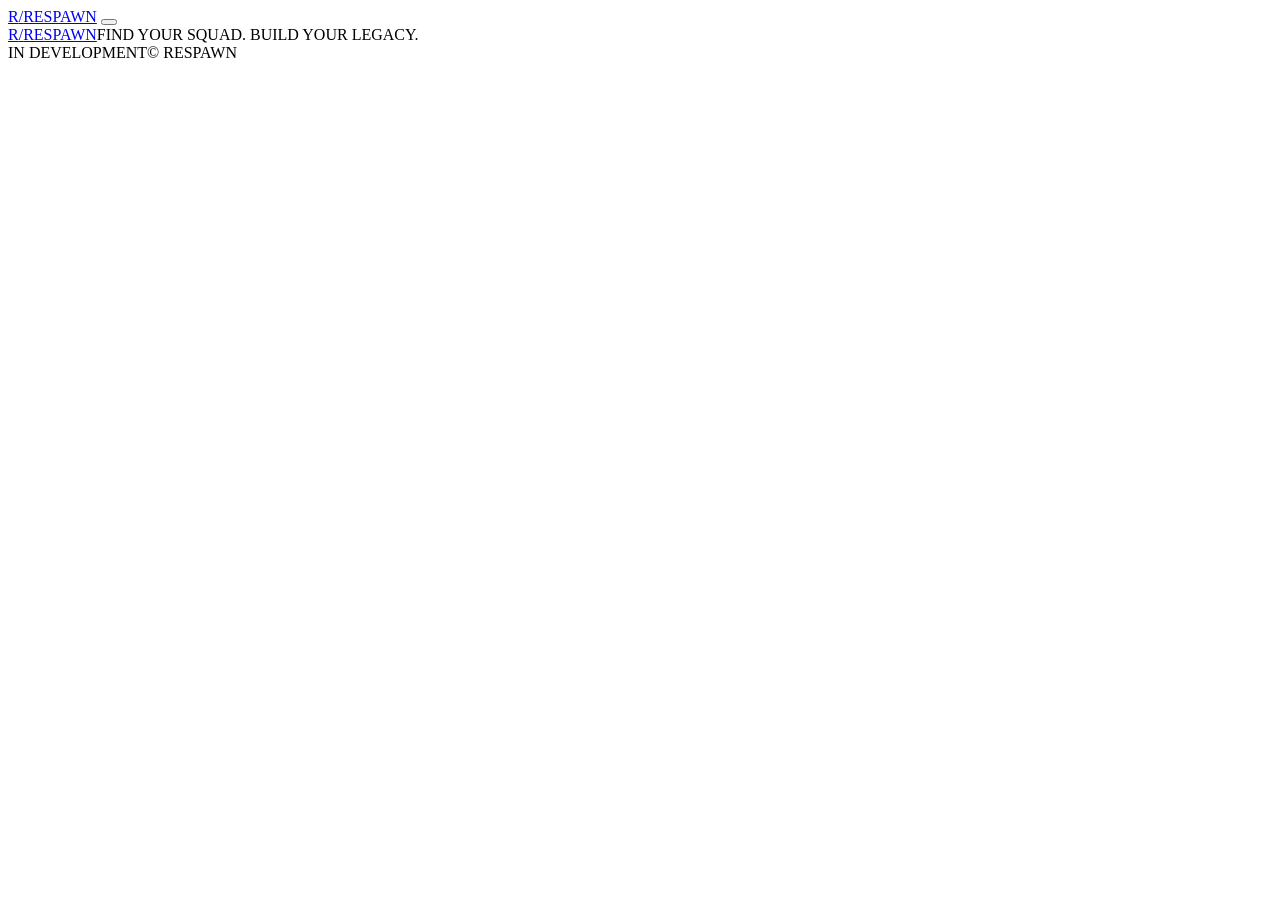
==== features.html @ 8e1209e0 "Add files via upload" ====
<!doctype html>
<html lang="en">
<head>
<meta charset="utf-8"><meta name="viewport" content="width=device-width,initial-scale=1"><meta name="theme-color" content="#09090d">
<meta name="description" content="RESPAWN — Find Your Squad. Build Your Legacy.">
<title>RESPAWN — Find Your Squad. Build Your Legacy.</title>
<link rel="preconnect" href="https://fonts.googleapis.com"><link rel="preconnect" href="https://fonts.gstatic.com" crossorigin>
<link href="https://fonts.googleapis.com/css2?family=Barlow+Condensed:wght@500;600;700;800;900&family=DM+Sans:wght@400;500;600;700&display=swap" rel="stylesheet">
<link rel="stylesheet" href="assets/css/styles.css"><script defer src="assets/js/main.js"></script>
</head>
<body data-page="features">
<div class="scroll-progress"></div>
<header class="site-header"><a class="brand" href="index.html"><span class="brand-mark">R<span>/</span></span><span>RESPAWN</span></a>
<button class="menu-toggle" aria-label="Toggle navigation" aria-expanded="false"><span></span><span></span></button><nav class="main-nav" aria-label="Main navigation"></nav></header>
<main id="app"></main>
<footer class="site-footer"><a class="brand" href="index.html"><span class="brand-mark">R<span>/</span></span><span>RESPAWN</span></a><span class="footer-tagline">FIND YOUR SQUAD. BUILD YOUR LEGACY.</span><div class="footer-right"><span>IN DEVELOPMENT</span><span>© <span class="year"></span> RESPAWN</span></div></footer>
<div class="modal-backdrop" hidden><section class="waitlist-modal" role="dialog" aria-modal="true" aria-labelledby="modal-title"><button class="modal-close" aria-label="Close">×</button><div class="eyebrow">EARLY ACCESS</div><h2 id="modal-title">YOUR NEXT<br><span class="text-gradient">CHAPTER STARTS SOON.</span></h2><p>RESPAWN is still in development. The official registration link will appear here when the waitlist is ready.</p><button class="button button-primary modal-ok">Got it <span>↗</span></button></section></div>
</body></html>
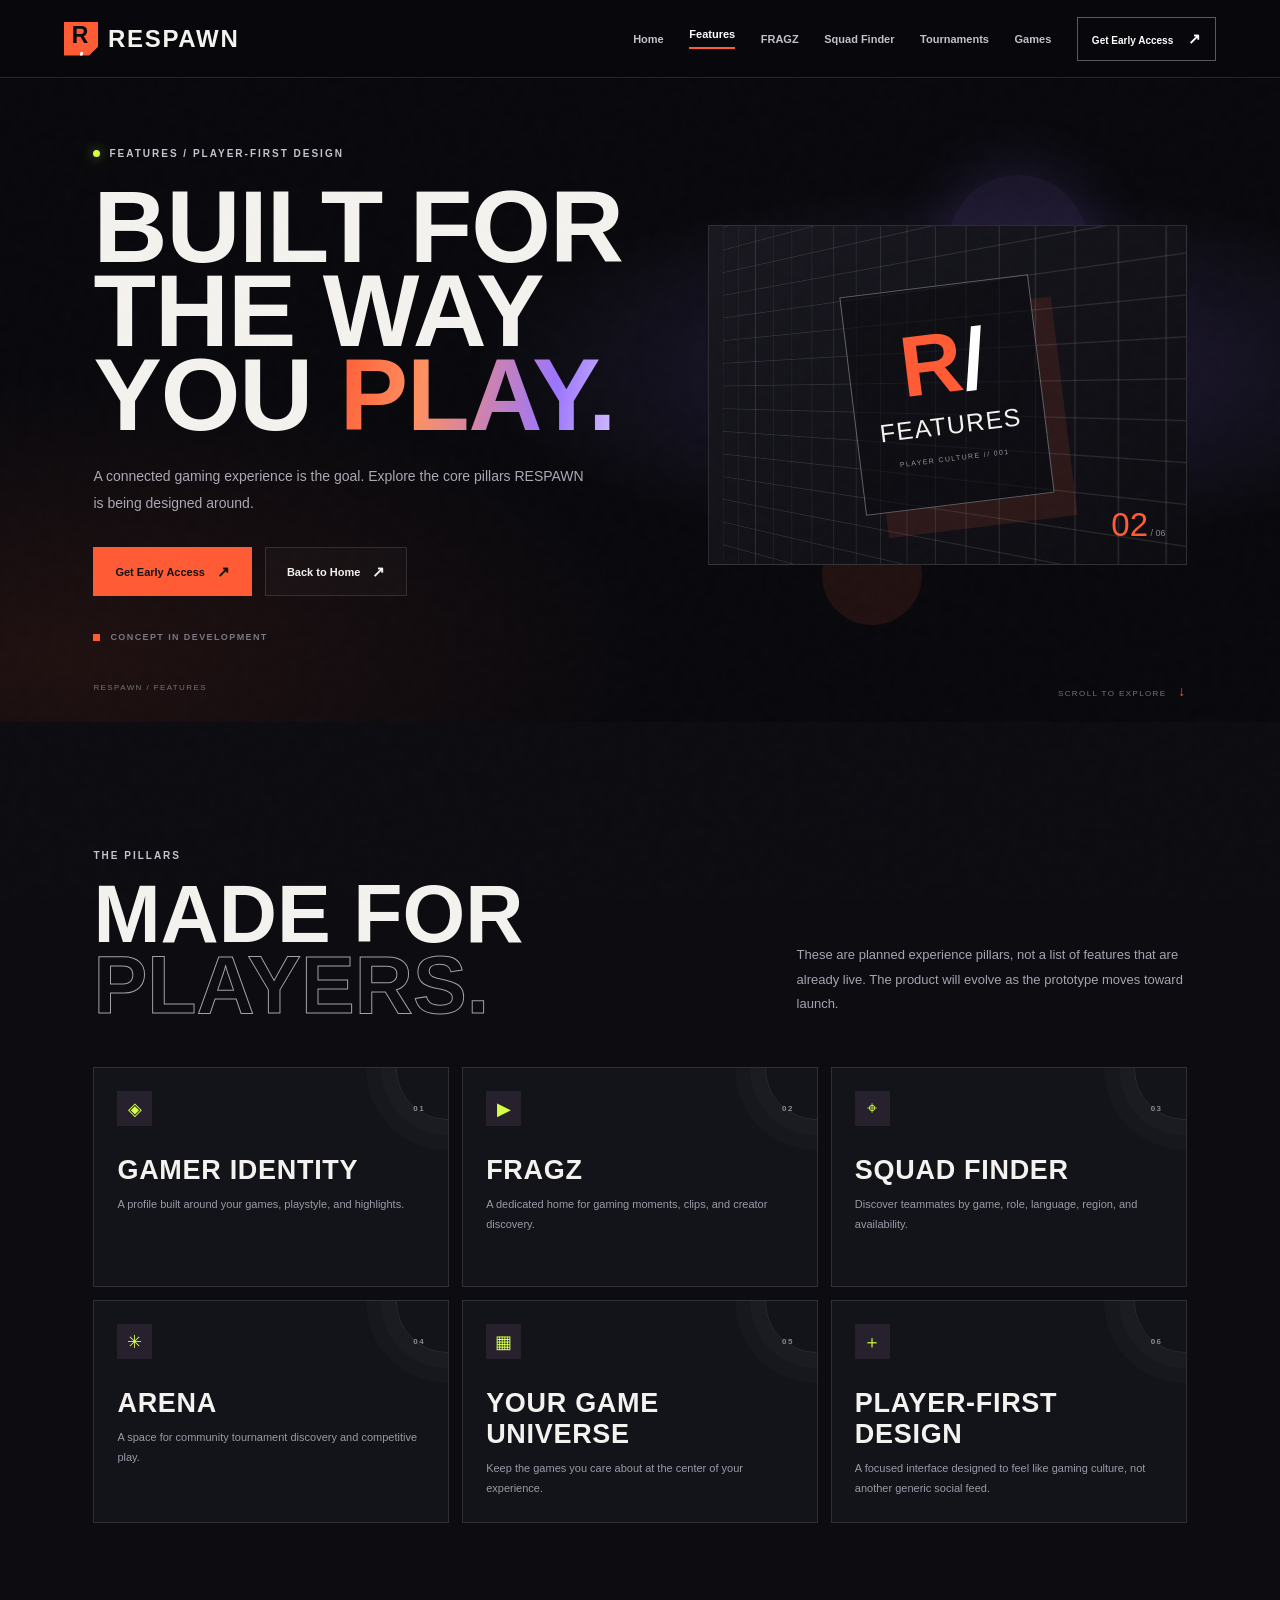
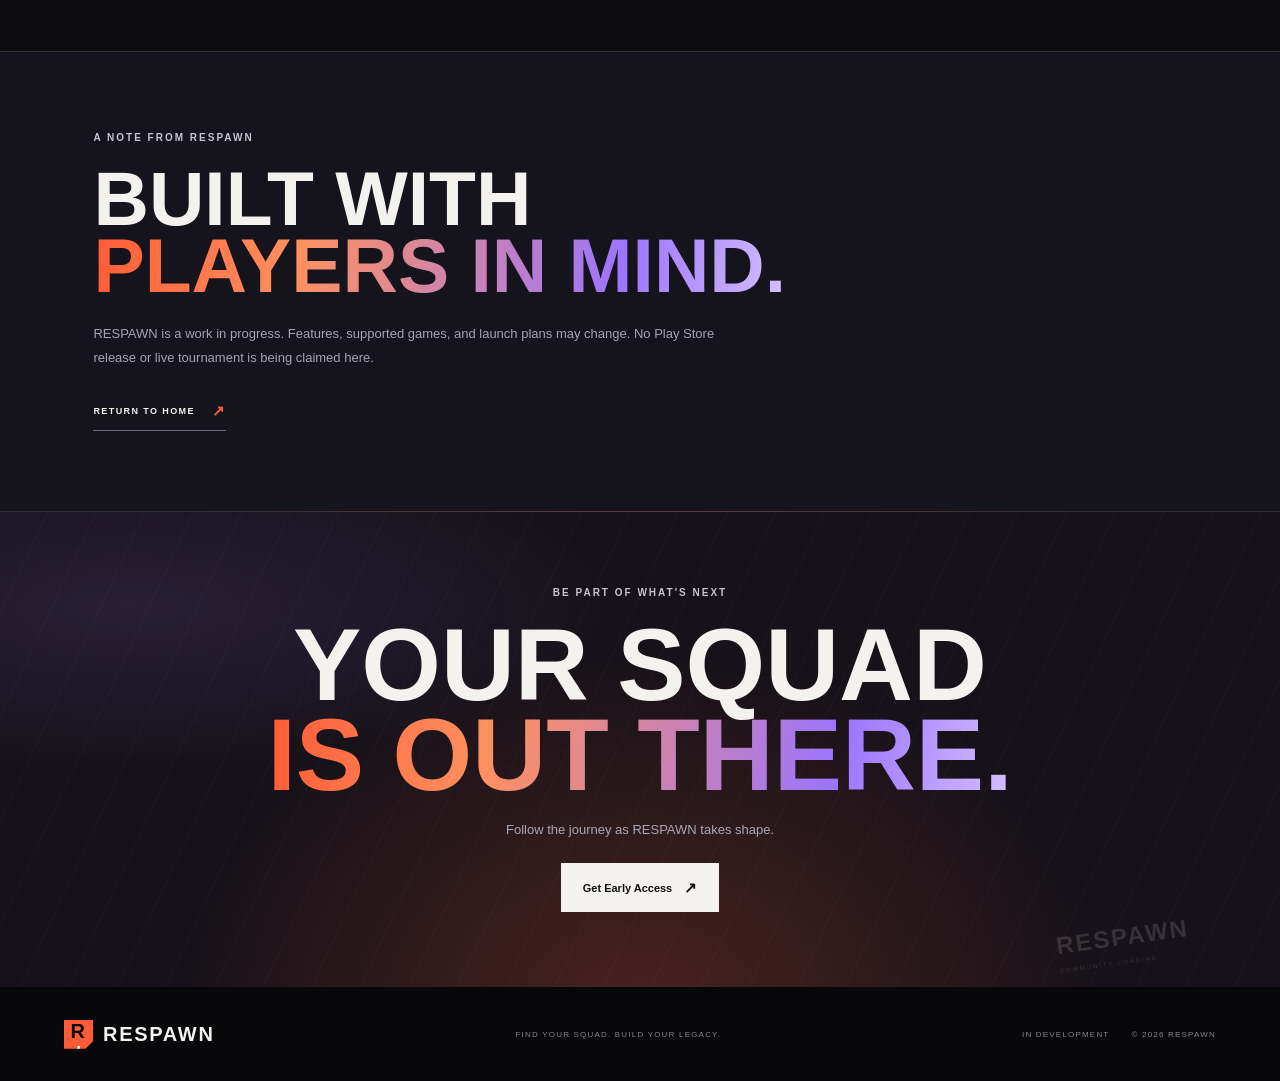
==== commit 7bd7367a: "Add files via upload" ====
--- a/features.html
+++ b/features.html
@@ -6,7 +6,7 @@
 <title>RESPAWN — Find Your Squad. Build Your Legacy.</title>
 <link rel="preconnect" href="https://fonts.googleapis.com"><link rel="preconnect" href="https://fonts.gstatic.com" crossorigin>
 <link href="https://fonts.googleapis.com/css2?family=Barlow+Condensed:wght@500;600;700;800;900&family=DM+Sans:wght@400;500;600;700&display=swap" rel="stylesheet">
-<link rel="stylesheet" href="assets/css/styles.css"><script defer src="assets/js/main.js"></script>
+<link rel="stylesheet" href="styles.css"><script defer src="main.js"></script>
 </head>
 <body data-page="features">
 <div class="scroll-progress"></div>
--- a/styles.css
+++ b/styles.css
@@ -0,0 +1,5 @@
+*{box-sizing:border-box} :root{--bg:#09090d;--panel:#13131a;--white:#f4f2ee;--muted:#9b9ba8;--line:rgba(255,255,255,.12);--orange:#ff5b35;--lime:#d4ff45;--purple:#9b75ff;--head:'Barlow Condensed',Impact,sans-serif;--body:'DM Sans',Arial,sans-serif}html{scroll-behavior:smooth;scroll-padding-top:90px}body{margin:0;background:var(--bg);color:var(--white);font-family:var(--body);overflow-x:hidden}body:before{content:"";position:fixed;inset:0;pointer-events:none;z-index:20;opacity:.035;background-image:url("data:image/svg+xml,%3Csvg xmlns='http://www.w3.org/2000/svg' viewBox='0 0 100 100'%3E%3Cfilter id='n'%3E%3CfeTurbulence type='fractalNoise' baseFrequency='.8' numOctaves='3'/%3E%3C/filter%3E%3Crect width='100%25' height='100%25' filter='url(%23n)' opacity='.5'/%3E%3C/svg%3E")}a{color:inherit;text-decoration:none}button{font:inherit;cursor:pointer}a:focus-visible,button:focus-visible{outline:2px solid var(--lime);outline-offset:4px}.scroll-progress{position:fixed;top:0;left:0;right:0;height:3px;z-index:100;background:linear-gradient(90deg,var(--orange),var(--purple),var(--lime));transform:scaleX(0);transform-origin:left}.site-header{height:78px;padding:0 clamp(20px,5vw,78px);display:flex;align-items:center;justify-content:space-between;border-bottom:1px solid var(--line);background:#09090ddd;backdrop-filter:blur(18px);position:sticky;top:0;z-index:50}.brand{display:flex;align-items:center;gap:10px;font:900 24px var(--head);letter-spacing:1.7px}.brand-mark{width:34px;height:34px;display:grid;place-items:center;background:var(--orange);color:#09090d;font:900 23px var(--head);clip-path:polygon(0 0,100% 0,100% 74%,74% 100%,0 100%)}.brand-mark span{color:white}.brand-mark.small{width:24px;height:24px;font-size:17px}.main-nav{display:flex;align-items:center;gap:clamp(13px,2vw,30px);font-size:11px;font-weight:700;color:#c2c1cb}.main-nav a{white-space:nowrap}.main-nav a:hover,.main-nav a.active{color:white}.main-nav a.active:after{content:"";display:block;height:2px;background:var(--orange);margin-top:7px}.nav-cta{background:transparent;border:1px solid #ffffff55;color:white;padding:12px 14px;font-size:10px;font-weight:700;white-space:nowrap}.nav-cta:hover{background:var(--lime);color:#09090d;border-color:var(--lime)}.nav-cta span,.button span{margin-left:12px;font-size:15px}.menu-toggle{display:none;background:none;border:0;padding:8px}.menu-toggle span{display:block;width:24px;height:2px;background:white;margin:6px}.section-shell{padding-left:clamp(20px,7.3vw,112px);padding-right:clamp(20px,7.3vw,112px)}.hero{min-height:calc(100svh - 78px);position:relative;display:grid;grid-template-columns:1.02fr .98fr;align-items:center;gap:3vw;padding-top:55px;padding-bottom:75px;overflow:hidden;background:radial-gradient(ellipse at 72% 48%,#60418f2e,transparent 34%),radial-gradient(ellipse at 7% 75%,#ff5b3514,transparent 34%)}.hero-gridline{position:absolute;inset:0 0 0 42%;opacity:.13;background-image:linear-gradient(#ffffff1e 1px,transparent 1px),linear-gradient(90deg,#ffffff1e 1px,transparent 1px);background-size:55px 55px;mask-image:linear-gradient(90deg,transparent,black 50%,transparent)}.hero-copy{position:relative;z-index:2;max-width:650px}.eyebrow{font-size:10px;font-weight:700;letter-spacing:2px;color:#c5c3ce;display:flex;align-items:center;gap:9px}.live-dot{width:7px;height:7px;border-radius:50%;display:inline-block;background:var(--lime);box-shadow:0 0 12px #d4ff4580;animation:pulse 2s infinite}.hero h1,.subpage-hero h1{font:900 clamp(64px,8.7vw,132px)/.82 var(--head);letter-spacing:-1px;margin:30px 0 25px}.text-gradient{background:linear-gradient(100deg,var(--orange),#ff9160 30%,var(--purple) 76%,#d4c1ff);color:transparent;background-clip:text;-webkit-background-clip:text}.accent-dot{color:var(--lime)}.hero-subtitle{font-size:clamp(14px,1.2vw,17px);line-height:1.8;color:#aaa9b5;max-width:460px}.hero-actions{display:flex;gap:13px;align-items:center;flex-wrap:wrap;margin-top:31px}.button{display:inline-flex;align-items:center;justify-content:center;min-height:49px;padding:0 21px;font-size:11px;font-weight:700;border:1px solid transparent;transition:transform .25s,background .25s}.button:hover{transform:translateY(-3px)}.button-primary{background:var(--orange);color:#111;border-color:var(--orange)}.button-quiet{background:#ffffff05;border-color:var(--line)}.button-light{background:var(--white);color:#111}.button-light:hover{background:var(--lime)}.hero-footnote{margin-top:36px;color:#777783;font-size:9px;font-weight:700;letter-spacing:1.4px;display:flex;align-items:center;gap:10px}.tiny-square{width:7px;height:7px;background:var(--orange)}.footnote-divider{color:#444}.hero-visual{position:relative;min-height:560px;display:flex;align-items:center;justify-content:center;isolation:isolate}.orbit{position:absolute;border:1px solid #b498ff30;border-radius:50%;aspect-ratio:1}.orbit-one{width:min(42vw,520px);border-style:dashed;animation:spin 35s linear infinite}.orbit-two{width:min(34vw,420px);border-color:#ff5b353d}.phone-mockup{width:245px;height:500px;position:relative;z-index:2;border:7px solid #27272f;border-radius:34px;background:#0e0e14;box-shadow:0 30px 100px #000b,0 0 60px #8f5dff22;padding:13px 12px;overflow:hidden;transform:rotate(3deg);animation:float 6s ease-in-out infinite}.phone-top{display:flex;justify-content:space-between;font-size:8px;color:#bcbac7;padding:0 8px 13px}.phone-camera{width:42px;height:12px;background:#050507;border-radius:20px;position:absolute;top:6px;left:calc(50% - 21px)}.phone-brand{display:flex;align-items:center;gap:7px;font:15px var(--head);letter-spacing:1px}.phone-bell{margin-left:auto;color:var(--lime);font-size:19px}.phone-welcome{margin-top:24px}.phone-welcome small{font-size:7px;color:#8d8c99;letter-spacing:1.8px;font-weight:700}.phone-welcome h3{font:600 29px/.88 var(--head);margin:7px 0 16px}.phone-welcome em{font-style:normal;color:var(--orange)}.phone-event-card{height:185px;border-radius:8px;position:relative;overflow:hidden;padding:13px;background:linear-gradient(145deg,#ff5b35,#63349d 57%,#171724)}.phone-event-card:before{content:"";position:absolute;inset:0;background:repeating-linear-gradient(130deg,transparent 0 18px,#ffffff18 19px 20px),radial-gradient(circle at 80% 30%,#ffffff47,transparent 24%)}.event-kicker,.event-title,.event-bottom{position:relative}.event-kicker{font-size:7px;font-weight:700;letter-spacing:1px;display:flex;gap:6px}.event-title{font:600 34px/.8 var(--head);margin-top:31px;text-shadow:0 4px 16px #0005}.event-title b{font-size:48px}.event-bottom{position:absolute;bottom:12px;left:13px;right:13px;display:flex;justify-content:space-between;font-size:7px;letter-spacing:1px;font-weight:700}.phone-section-head{display:flex;justify-content:space-between;margin:17px 0 10px;font-size:8px}.phone-section-head span{color:var(--orange);font-size:7px}.phone-game-row{display:flex;gap:7px}.game-tile{height:50px;flex:1;border-radius:5px;display:grid;place-items:center;font:900 16px var(--head)}.tile-orange{background:#563127;color:#ffb095}.tile-purple{background:#30243e;color:#c7a8ff}.tile-green{background:#26392c;color:#b5f4b2}.tile-red{background:#3e2428;color:#ff9aa5}.phone-bottom-nav{position:absolute;bottom:0;left:0;right:0;height:52px;border-top:1px solid var(--line);background:#0c0c11;display:flex;align-items:center;justify-content:space-around;color:#8d8b98;font-size:17px}.phone-bottom-nav span{display:flex;flex-direction:column;align-items:center;gap:3px}.phone-bottom-nav small{font-size:5px;letter-spacing:.6px}.phone-bottom-nav .nav-plus{background:var(--orange);color:#111;width:27px;height:27px;border-radius:8px;display:grid;place-items:center;font-size:21px}.floating-card{position:absolute;z-index:4;background:#181720e8;border:1px solid #ffffff26;backdrop-filter:blur(15px);display:flex;align-items:center;gap:10px;padding:12px;box-shadow:0 15px 45px #0005}.floating-card b,.floating-card small{display:block}.floating-card b{font-size:8px;letter-spacing:.8px}.floating-card small{font-size:9px;color:#a6a4b0;margin-top:4px}.floating-card-top{top:18%;right:-2%;animation:floatCard 7s ease-in-out infinite}.float-icon{width:28px;height:28px;background:var(--lime);color:#111;display:grid;place-items:center}.float-arrow{color:var(--orange)}.floating-card-bottom{bottom:14%;left:-3%;animation:floatCard 8s ease-in-out infinite reverse}.mini-avatar{width:25px;height:25px;border-radius:50%;display:grid;place-items:center;font:900 12px var(--head);border:2px solid #181720;margin-left:-7px}.mini-avatar:first-child{margin-left:0}.avatar-one{background:#f26b49}.avatar-two{background:#7960ce}.avatar-three{background:#a7c93e;color:#111}.players-copy{margin-left:3px}.hero-spark{position:absolute;z-index:3;color:var(--lime);font-size:20px}.spark-one{top:14%;left:14%}.spark-two{bottom:19%;right:12%;font-size:28px;color:var(--orange)}.spark-three{top:32%;right:6%;color:var(--purple)}.hero-side-label{position:absolute;right:0;top:50%;writing-mode:vertical-rl;letter-spacing:2px;font-size:8px;color:#696774}.hero-bottom-label{position:absolute;bottom:23px;left:clamp(20px,7.3vw,112px);right:clamp(20px,7.3vw,112px);display:flex;justify-content:space-between;font-size:8px;letter-spacing:1.4px;color:#73727f}.down-arrow{color:var(--orange);font-size:14px;margin-left:8px}.ticker{overflow:hidden;border-block:1px solid var(--line);background:#101016;padding:15px 0}.ticker-track{display:flex;align-items:center;justify-content:space-around;gap:30px;min-width:1000px;animation:ticker 28s linear infinite;font:800 18px var(--head);letter-spacing:1.5px}.ticker-track b{color:var(--orange)}.section{padding:clamp(75px,10vw,145px) clamp(20px,7.3vw,112px)}.section-head{display:flex;justify-content:space-between;align-items:flex-end;gap:35px;margin-bottom:46px}.section-head h2,.feature-band h2,.subpage-note h2,.final-cta h2{font:900 clamp(46px,6.3vw,88px)/.88 var(--head);margin:18px 0 0}.text-outline{color:transparent;-webkit-text-stroke:1px #f5f3eea6}.section-head>p{max-width:390px;color:#a5a4b1;font-size:13px;line-height:1.9;margin:0 0 4px}.world-cards{display:grid;grid-template-columns:repeat(3,1fr);gap:16px}.world-card{background:#111117;border:1px solid var(--line);padding:14px;transition:transform .35s,border-color .35s;overflow:hidden}.world-card:hover{transform:translateY(-7px);border-color:#ffffff59}.card-number{font-size:8px;letter-spacing:1.5px;color:#888794;font-weight:700}.world-card>.card-number{display:block;margin:3px 0 14px}.world-art{height:250px;position:relative;overflow:hidden;display:grid;place-items:center}.art-fragz{background:radial-gradient(ellipse at 50% 42%,#ff5b3599,transparent 45%),linear-gradient(135deg,#3c1f2b,#17151e 65%)}.art-fragz:before{content:"";position:absolute;width:150px;height:150px;border:1px solid #ffffff38;transform:rotate(45deg);box-shadow:0 0 0 20px #ffffff06,0 0 0 45px #ffffff06}.art-crosshair{position:absolute;top:16px;left:18px;color:var(--lime);font-size:22px}.art-label{position:absolute;right:16px;top:20px;font-size:8px;letter-spacing:1.5px}.art-play{width:60px;height:60px;border:1px solid #ffffff99;border-radius:50%;display:grid;place-items:center;padding-left:4px;z-index:2}.art-bars{position:absolute;bottom:0;left:0;right:0;height:55px;display:flex;align-items:flex-end;gap:4px;padding:0 18px;opacity:.55}.art-bars i{flex:1;background:var(--orange);height:20%}.art-bars i:nth-child(3n){height:75%}.art-bars i:nth-child(2n){height:45%}.art-bars i:nth-child(5n){height:100%}.art-squad{background:radial-gradient(circle,#9b75ff52,transparent 45%),#171321}.radar-ring{position:absolute;border:1px solid #b89eff61;border-radius:50%;aspect-ratio:1}.ring-a{width:190px}.ring-b{width:130px;border-style:dashed;animation:spin 25s linear infinite}.radar-core{width:58px;height:58px;background:var(--purple);display:grid;place-items:center;color:#0d0a14;font:900 31px var(--head);z-index:2}.radar-core span{color:white}.radar-dot{position:absolute;width:8px;height:8px;border-radius:50%;background:var(--lime);box-shadow:0 0 12px var(--lime)}.dot-a{top:35%;left:31%}.dot-b{bottom:26%;right:27%;background:var(--orange)}.dot-c{top:26%;right:35%}.radar-tag{position:absolute;font-size:7px;letter-spacing:1px;background:#292238;border:1px solid #5b477d;padding:7px 9px}.tag-a{top:24%;left:11%}.tag-b{bottom:20%;right:8%;background:#34261f;border-color:#79503c}.art-arena{background:radial-gradient(ellipse at 50% 32%,#d4ff452e,transparent 45%),linear-gradient(155deg,#242a1b,#151613 70%)}.arena-sun{position:absolute;width:120px;height:120px;border-radius:50%;background:linear-gradient(135deg,var(--lime),#ff5b3599);top:22px;opacity:.8}.arena-floor{position:absolute;bottom:-5px;left:-10%;right:-10%;height:105px;background:repeating-linear-gradient(90deg,#d4ff4529 0 1px,transparent 1px 35px),repeating-linear-gradient(0deg,#d4ff4533 0 1px,transparent 1px 20px);transform:perspective(90px) rotateX(28deg);transform-origin:bottom}.arena-word{position:relative;font:900 66px var(--head);letter-spacing:3px}.arena-word span{font-size:17px;color:var(--lime);vertical-align:top}.arena-chip{position:absolute;bottom:20px;left:16px;font-size:7px;letter-spacing:1px;background:var(--lime);color:#111;padding:8px;font-weight:900}.world-card-bottom{display:flex;align-items:center;justify-content:space-between;padding:19px 4px 5px}.world-card-bottom h3{font:700 27px var(--head);letter-spacing:.7px;margin:0 0 4px}.world-card-bottom p{color:#9998a4;font-size:11px;margin:0}.circle-arrow{width:33px;height:33px;flex-shrink:0;border:1px solid var(--line);border-radius:50%;display:grid;place-items:center;color:var(--orange)}.world-card:hover .circle-arrow{background:var(--orange);color:#111}.feature-band{display:grid;grid-template-columns:.8fr 1fr .9fr;gap:35px;align-items:center;padding:100px clamp(20px,7.3vw,112px);background:#131219;border-block:1px solid var(--line);overflow:hidden}.feature-band-art{position:relative;min-height:270px;display:grid;place-items:center}.band-grid{position:absolute;inset:0;background-image:linear-gradient(#ffffff1a 1px,transparent 1px),linear-gradient(90deg,#ffffff1a 1px,transparent 1px);background-size:28px 28px;transform:perspective(220px) rotateY(22deg)}.big-asterisk{font-size:clamp(130px,20vw,250px);line-height:1;color:var(--orange);position:relative;text-shadow:0 0 70px #ff5b3538;animation:spin 28s linear infinite}.feature-band h2{font-size:clamp(43px,5vw,70px);margin:19px 0}.feature-band-copy p{color:#a5a4b1;font-size:12px;line-height:1.9}.text-link{display:inline-flex;align-items:center;gap:17px;margin-top:18px;font-size:9px;letter-spacing:1.4px;font-weight:800;border-bottom:1px solid #6d6a78;padding-bottom:10px}.text-link span{font-size:15px;color:var(--orange)}.feature-points{border-top:1px solid var(--line)}.feature-points>div{display:grid;grid-template-columns:28px 1fr;gap:5px 10px;padding:18px 0;border-bottom:1px solid var(--line)}.feature-points>div>span{grid-row:span 2;font:17px var(--head);color:var(--orange)}.feature-points b{font-size:9px}.feature-points small{font-size:10px;color:#8d8c99;line-height:1.5}.games-preview{background:#0b0b10}.games-grid{display:grid;grid-template-columns:repeat(7,1fr);gap:10px}.game-card{height:160px;position:relative;overflow:hidden;padding:14px;display:flex;flex-direction:column;justify-content:space-between;border:1px solid var(--line);background:#17171f;transition:transform .3s,border-color .3s}.game-card:before{content:"";position:absolute;inset:0;opacity:.65;background:linear-gradient(145deg,var(--game-accent),transparent 75%)}.game-card:after{content:"";position:absolute;width:110px;height:110px;border:1px solid #ffffff24;border-radius:50%;right:-35px;top:18px;box-shadow:0 0 0 14px #ffffff06,0 0 0 28px #ffffff05}.game-card:hover{transform:translateY(-5px);border-color:#ffffff6b}.game-symbol,.game-name,.game-index{position:relative;z-index:1}.game-symbol{font:900 32px var(--head)}.game-name{font-size:9px;font-weight:800}.game-index{position:absolute;top:14px;right:13px;font-size:8px;color:#c2c0cb}.game-bgmi{--game-accent:#e66c35}.game-ff{--game-accent:#b3413d}.game-val{--game-accent:#b12b45}.game-mc{--game-accent:#4d9b63}.game-roblox{--game-accent:#d4d4d4}.game-cod{--game-accent:#7c8a9c}.game-fortnite{--game-accent:#8064cf}.center-link{text-align:center;margin-top:27px}.final-cta{position:relative;overflow:hidden;min-height:440px;padding:100px 20px;text-align:center;background:radial-gradient(ellipse at 50% 105%,#ff5b3538,transparent 50%),radial-gradient(ellipse at 10% 20%,#9b75ff21,transparent 30%),#171219;border-top:1px solid var(--line)}.final-cta:before{content:"";position:absolute;inset:0;opacity:.12;background:repeating-linear-gradient(115deg,transparent 0 42px,#ffffff26 43px 44px)}.final-cta>*{position:relative;z-index:1}.final-cta .eyebrow{justify-content:center}.final-cta h2{font-size:clamp(55px,8vw,106px);margin:22px 0}.final-cta p{font-size:13px;color:#aaa7b4;margin:0 0 26px}.cta-stamp{position:absolute;bottom:22px;right:clamp(20px,7vw,100px);font:900 24px/.8 var(--head);letter-spacing:2px;color:#ffffff22;transform:rotate(-8deg);text-align:left}.cta-stamp span{font:6px var(--body)}.site-footer{min-height:94px;padding:23px clamp(20px,5vw,78px);display:flex;align-items:center;justify-content:space-between;gap:25px;background:#08080b}.site-footer .brand{font-size:20px}.site-footer .brand-mark{width:29px;height:29px;font-size:20px}.footer-tagline,.footer-right{font-size:8px;letter-spacing:1.2px;color:#85838e}.footer-right{display:flex;gap:22px}.subpage-hero{min-height:570px;position:relative;display:grid;grid-template-columns:1.1fr .9fr;align-items:center;gap:30px;padding-top:70px;padding-bottom:80px;overflow:hidden;background:radial-gradient(ellipse at 76% 45%,#9b75ff30,transparent 36%),radial-gradient(ellipse at 5% 90%,#ff5b3518,transparent 34%)}.subpage-hero-content{position:relative;z-index:2}.subpage-hero h1{font-size:clamp(58px,8vw,108px);margin:26px 0}.subpage-hero-content>p{max-width:500px;color:#aaa9b5;font-size:14px;line-height:1.9}.subpage-visual{position:relative;min-height:340px;display:grid;place-items:center;border:1px solid var(--line);background:linear-gradient(145deg,#191820,#0c0c11);overflow:hidden}.subpage-visual-grid{position:absolute;inset:-20%;background-image:linear-gradient(#ffffff1c 1px,transparent 1px),linear-gradient(90deg,#ffffff1c 1px,transparent 1px);background-size:32px 32px;transform:perspective(250px) rotateY(-18deg)}.subpage-stamp{position:relative;z-index:2;width:190px;height:220px;border:1px solid #ffffff59;display:flex;flex-direction:column;align-items:center;justify-content:center;gap:15px;background:#0c0c1199;transform:rotate(-7deg);box-shadow:20px 25px 0 #ff5b351f}.subpage-stamp>span{font:900 86px/.8 var(--head);color:var(--orange)}.subpage-stamp>span span{color:white}.subpage-stamp b{font:25px var(--head);letter-spacing:1.4px}.subpage-stamp small{font-size:7px;letter-spacing:1.4px;color:#999}.subpage-number{position:absolute;right:20px;bottom:20px;font:33px var(--head);color:var(--orange)}.subpage-number span{font:9px var(--body);color:#8a8895}.subpage-orb{position:absolute;border-radius:50%}.orb-a{width:140px;height:140px;right:15%;top:15%;background:#9b75ff1f;box-shadow:0 0 70px #9b75ff33}.orb-b{width:100px;height:100px;right:28%;bottom:15%;background:#ff5b351a}.subpage-content{background:#0c0c11}.info-grid{display:grid;grid-template-columns:repeat(3,1fr);gap:13px}.info-card{position:relative;min-height:220px;padding:23px;background:#13131a;border:1px solid var(--line);overflow:hidden;transition:transform .3s,border-color .3s}.info-card:hover{transform:translateY(-5px);border-color:#ffffff59}.info-card:before{content:"";position:absolute;width:100px;height:100px;right:-50px;top:-50px;border:1px solid #ffffff17;border-radius:50%;box-shadow:0 0 0 15px #ffffff04,0 0 0 30px #ffffff04}.info-card-top{display:flex;align-items:center;justify-content:space-between;margin-bottom:29px}.info-icon{width:35px;height:35px;display:grid;place-items:center;background:#26212c;color:var(--lime);font-size:18px}.info-card h3{font:700 27px var(--head);letter-spacing:.7px;margin:0 0 9px}.info-card p{font-size:11px;color:#9b99a7;line-height:1.8;max-width:300px;margin:0}.info-card-line{position:absolute;bottom:0;left:0;height:3px;width:0;background:linear-gradient(90deg,var(--orange),var(--purple));transition:width .4s}.info-card:hover .info-card-line{width:100%}.game-info-card .info-card-top{margin-bottom:20px}.mini-symbol{display:grid;place-items:center;width:42px;height:42px;background:#29222f;color:var(--orange);font-size:22px}.subpage-note{padding:80px clamp(20px,7.3vw,112px);background:#15131b;border-top:1px solid var(--line)}.subpage-note h2{font-size:clamp(46px,6vw,78px);margin:22px 0}.subpage-note p{max-width:650px;font-size:13px;line-height:1.9;color:#a5a3b0}.compact-cta{min-height:370px;padding:75px 20px}.modal-backdrop[hidden]{display:none}.modal-backdrop{position:fixed;inset:0;z-index:200;display:grid;place-items:center;padding:20px;background:#000b;backdrop-filter:blur(10px)}.waitlist-modal{position:relative;width:min(100%,500px);padding:clamp(27px,5vw,48px);background:#15141d;border:1px solid #ffffff33;box-shadow:0 25px 100px #0008;animation:modalIn .25s ease-out}.modal-close{position:absolute;right:17px;top:12px;background:transparent;border:0;color:#aaa;font-size:27px}.waitlist-modal h2{font:900 clamp(38px,6vw,55px)/.9 var(--head);margin:20px 0}.waitlist-modal p{font-size:12px;line-height:1.8;color:#aaa8b4;margin-bottom:25px}.reveal{opacity:0;transform:translateY(22px);transition:opacity .75s ease,transform .75s cubic-bezier(.2,.7,.2,1)}.reveal.is-visible{opacity:1;transform:translateY(0)}.reveal-delay{transition-delay:.12s}.reveal-delay-2{transition-delay:.24s}@keyframes pulse{50%{opacity:.5;box-shadow:0 0 3px #d4ff4540}}@keyframes spin{to{transform:rotate(360deg)}}@keyframes float{50%{transform:translateY(-13px) rotate(1deg)}}@keyframes floatCard{50%{transform:translateY(-9px)}}@keyframes ticker{to{transform:translateX(-50%)}}@keyframes modalIn{from{opacity:0;transform:translateY(10px) scale(.98)}to{opacity:1;transform:translateY(0) scale(1)}}
+@media(max-width:1100px){.main-nav{gap:13px}.main-nav a{font-size:10px}.hero{grid-template-columns:1fr .9fr}.hero-visual{transform:scale(.9);margin:0 -25px}.games-grid{grid-template-columns:repeat(4,1fr)}.feature-band{grid-template-columns:.65fr 1fr}.feature-points{grid-column:2}.feature-band-art{grid-row:span 2}.world-art{height:210px}}
+@media(max-width:780px){.site-header{height:70px;padding:0 20px}.brand{font-size:22px}.menu-toggle{display:block;z-index:60}.main-nav{display:none;position:absolute;top:69px;left:0;right:0;padding:20px;background:#09090dfc;border-bottom:1px solid var(--line);flex-direction:column;align-items:stretch;gap:0}.main-nav.is-open{display:flex}.main-nav a{padding:13px 4px;border-bottom:1px solid #ffffff0d;font-size:13px}.main-nav a.active:after{display:none}.nav-cta{margin-top:15px;padding:14px;text-align:left}.hero{grid-template-columns:1fr;padding-top:60px;padding-bottom:75px;gap:0;min-height:auto}.hero h1{font-size:clamp(64px,14vw,100px);margin-top:24px}.hero-visual{min-height:500px;transform:none;margin:15px 0 -10px}.phone-mockup{transform:scale(.91) rotate(3deg)}.orbit-one{width:min(88vw,470px)}.orbit-two{width:min(72vw,390px)}.floating-card-top{right:0;top:14%}.floating-card-bottom{left:0;bottom:12%}.hero-bottom-label{bottom:19px;font-size:7px}.section{padding-top:78px;padding-bottom:78px}.section-head{align-items:flex-start;flex-direction:column;gap:22px;margin-bottom:32px}.section-head h2{font-size:clamp(52px,11vw,76px)}.world-cards{grid-template-columns:1fr;gap:13px}.world-card{padding:12px}.world-art{height:260px}.feature-band{grid-template-columns:1fr;padding-top:75px;padding-bottom:75px;gap:25px}.feature-band-art{min-height:160px;grid-row:auto}.big-asterisk{font-size:170px}.feature-band-copy h2{font-size:clamp(47px,10vw,68px)}.feature-points{grid-column:auto}.games-grid{grid-template-columns:repeat(2,1fr)}.game-card{height:145px}.game-card:last-child{grid-column:span 2}.final-cta{padding:85px 20px 100px}.site-footer{flex-wrap:wrap;gap:15px}.footer-tagline{order:3;width:100%;text-align:center}.footer-right{margin-left:auto;flex-direction:column;gap:6px;text-align:right}.subpage-hero{grid-template-columns:1fr;padding-top:60px;padding-bottom:70px;gap:20px}.subpage-hero h1{font-size:clamp(60px,13vw,92px)}.subpage-visual{min-height:270px}.subpage-stamp{width:155px;height:180px}.subpage-stamp>span{font-size:65px}.info-grid{grid-template-columns:repeat(2,1fr)}.info-card{padding:18px;min-height:215px}.info-card h3{font-size:23px}.subpage-note{padding-top:70px;padding-bottom:70px}}
+@media(max-width:480px){.hero h1{font-size:62px}.hero-actions .button{flex:1;padding:0 12px;font-size:10px}.hero-visual{min-height:445px;margin-top:10px}.phone-mockup{transform:scale(.82) rotate(3deg)}.floating-card{padding:9px;gap:7px}.floating-card b{font-size:7px}.floating-card small{font-size:8px}.floating-card-top{right:-5px}.floating-card-bottom{left:-5px}.mini-avatar{width:21px;height:21px;font-size:10px}.hero-bottom-label{font-size:6px;letter-spacing:.7px}.world-art{height:225px}.world-card-bottom h3{font-size:25px}.games-grid{gap:7px}.game-card{height:130px;padding:11px}.game-symbol{font-size:27px}.game-name{font-size:8px}.info-grid{grid-template-columns:1fr}.info-card{min-height:185px}.info-card-top{margin-bottom:20px}.subpage-hero h1{font-size:58px}.subpage-hero-content>p{font-size:12px}.subpage-hero .hero-actions .button{flex:initial}.footer-right{font-size:7px}}
+@media(prefers-reduced-motion:reduce){*,*::before,*::after{animation-duration:.01ms!important;animation-iteration-count:1!important;scroll-behavior:auto!important;transition-duration:.01ms!important}.reveal{opacity:1;transform:none}}
